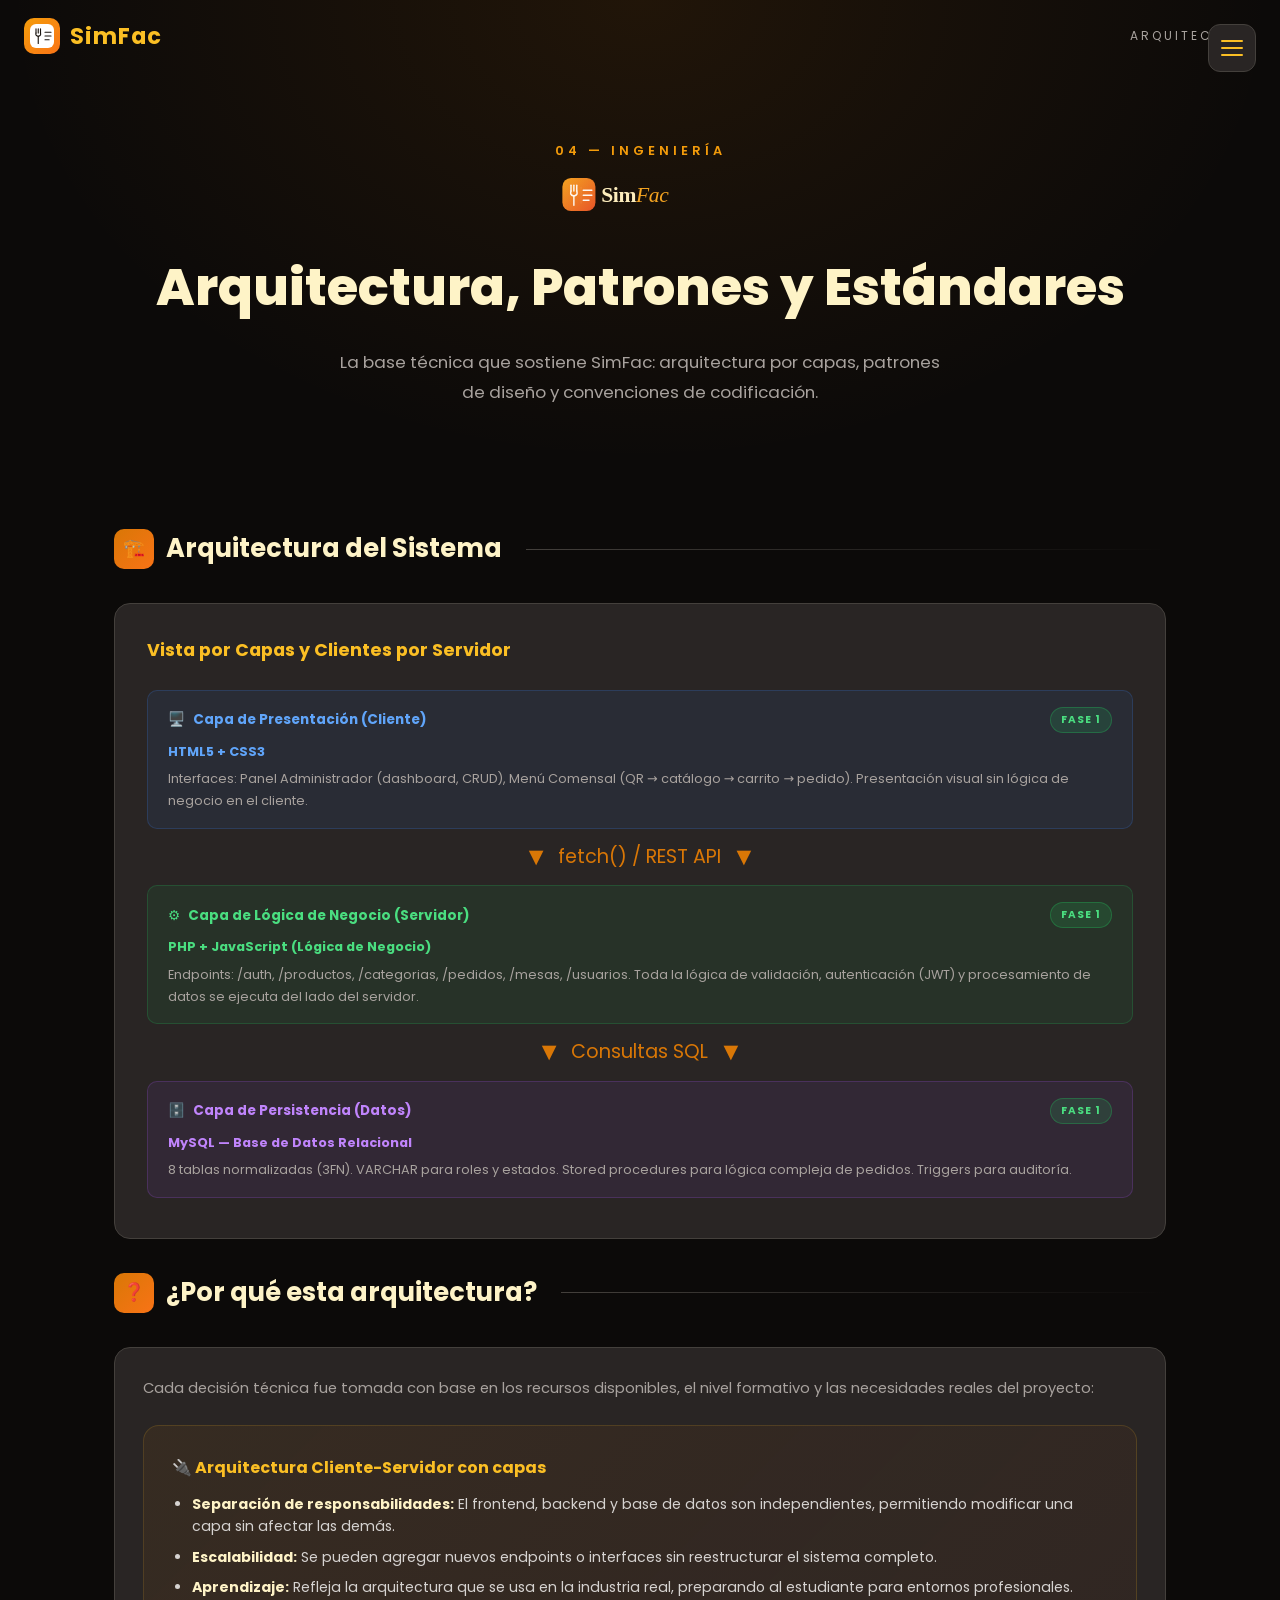
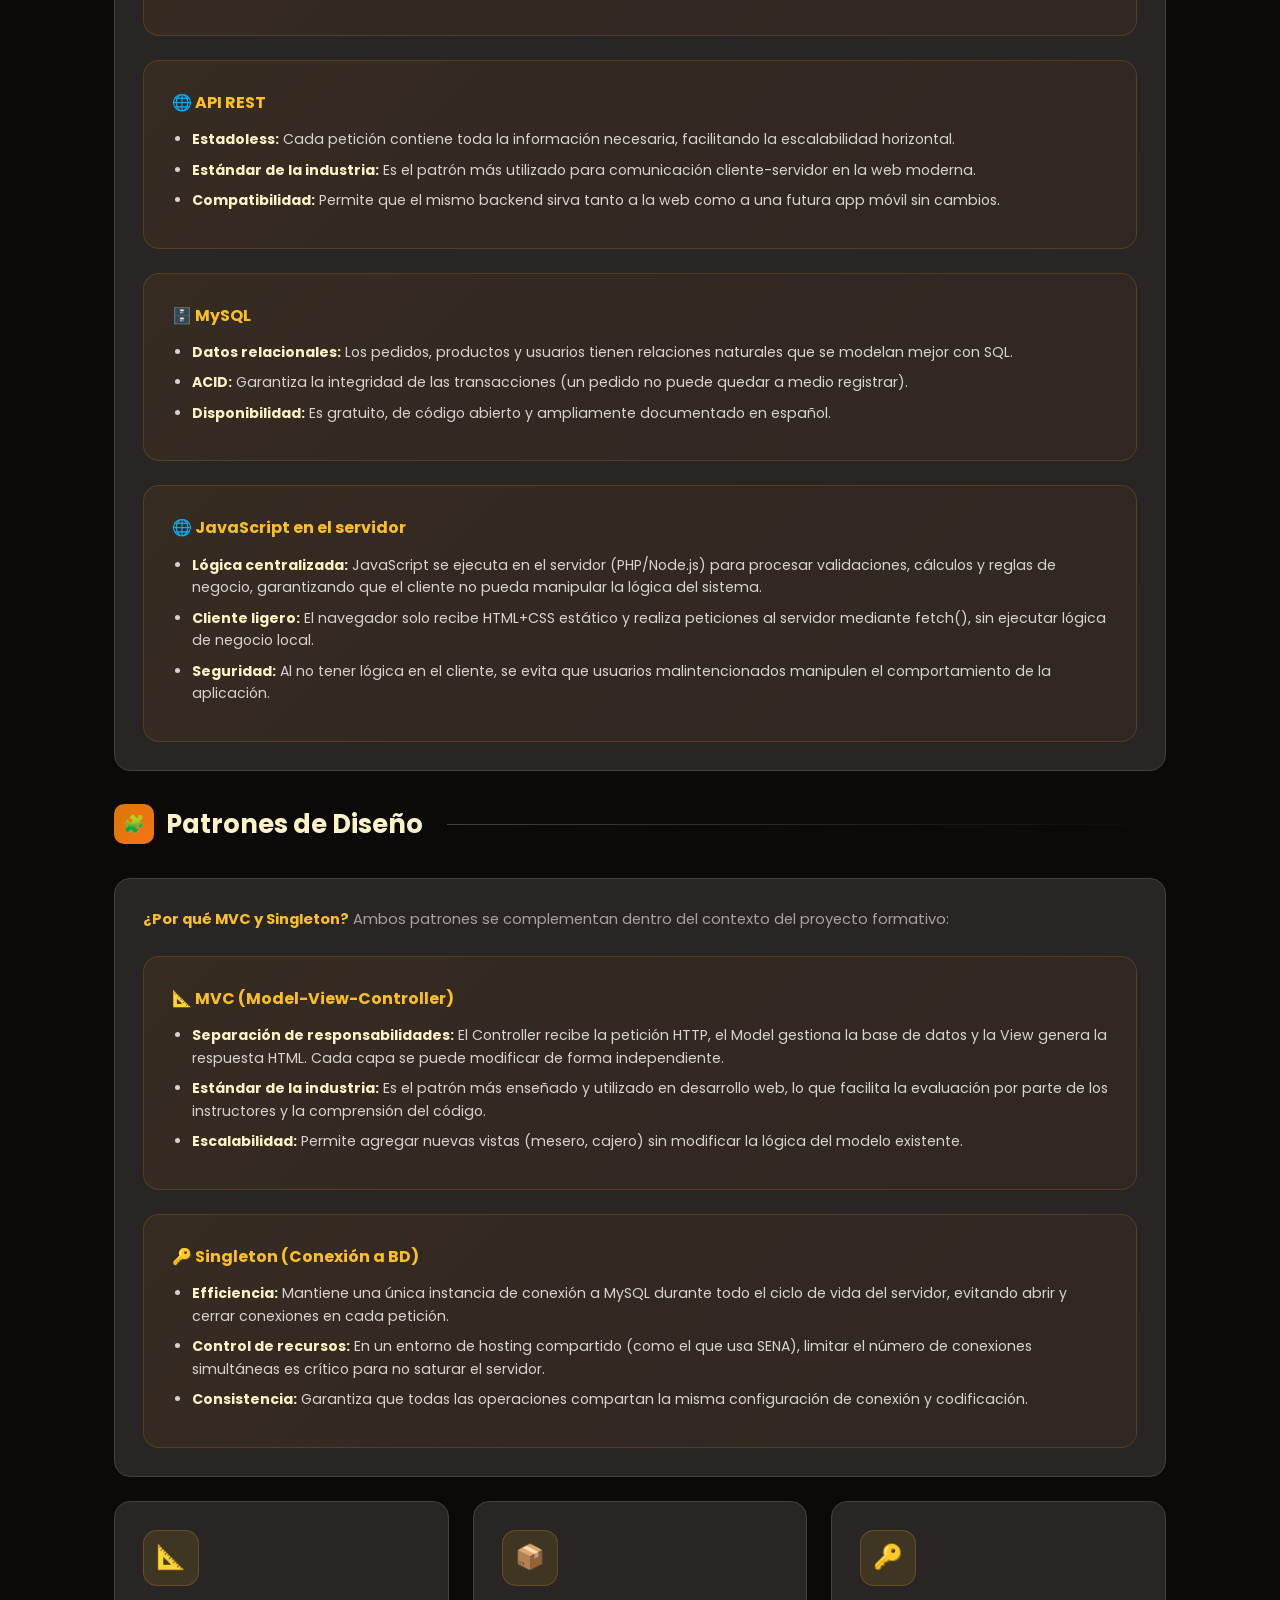
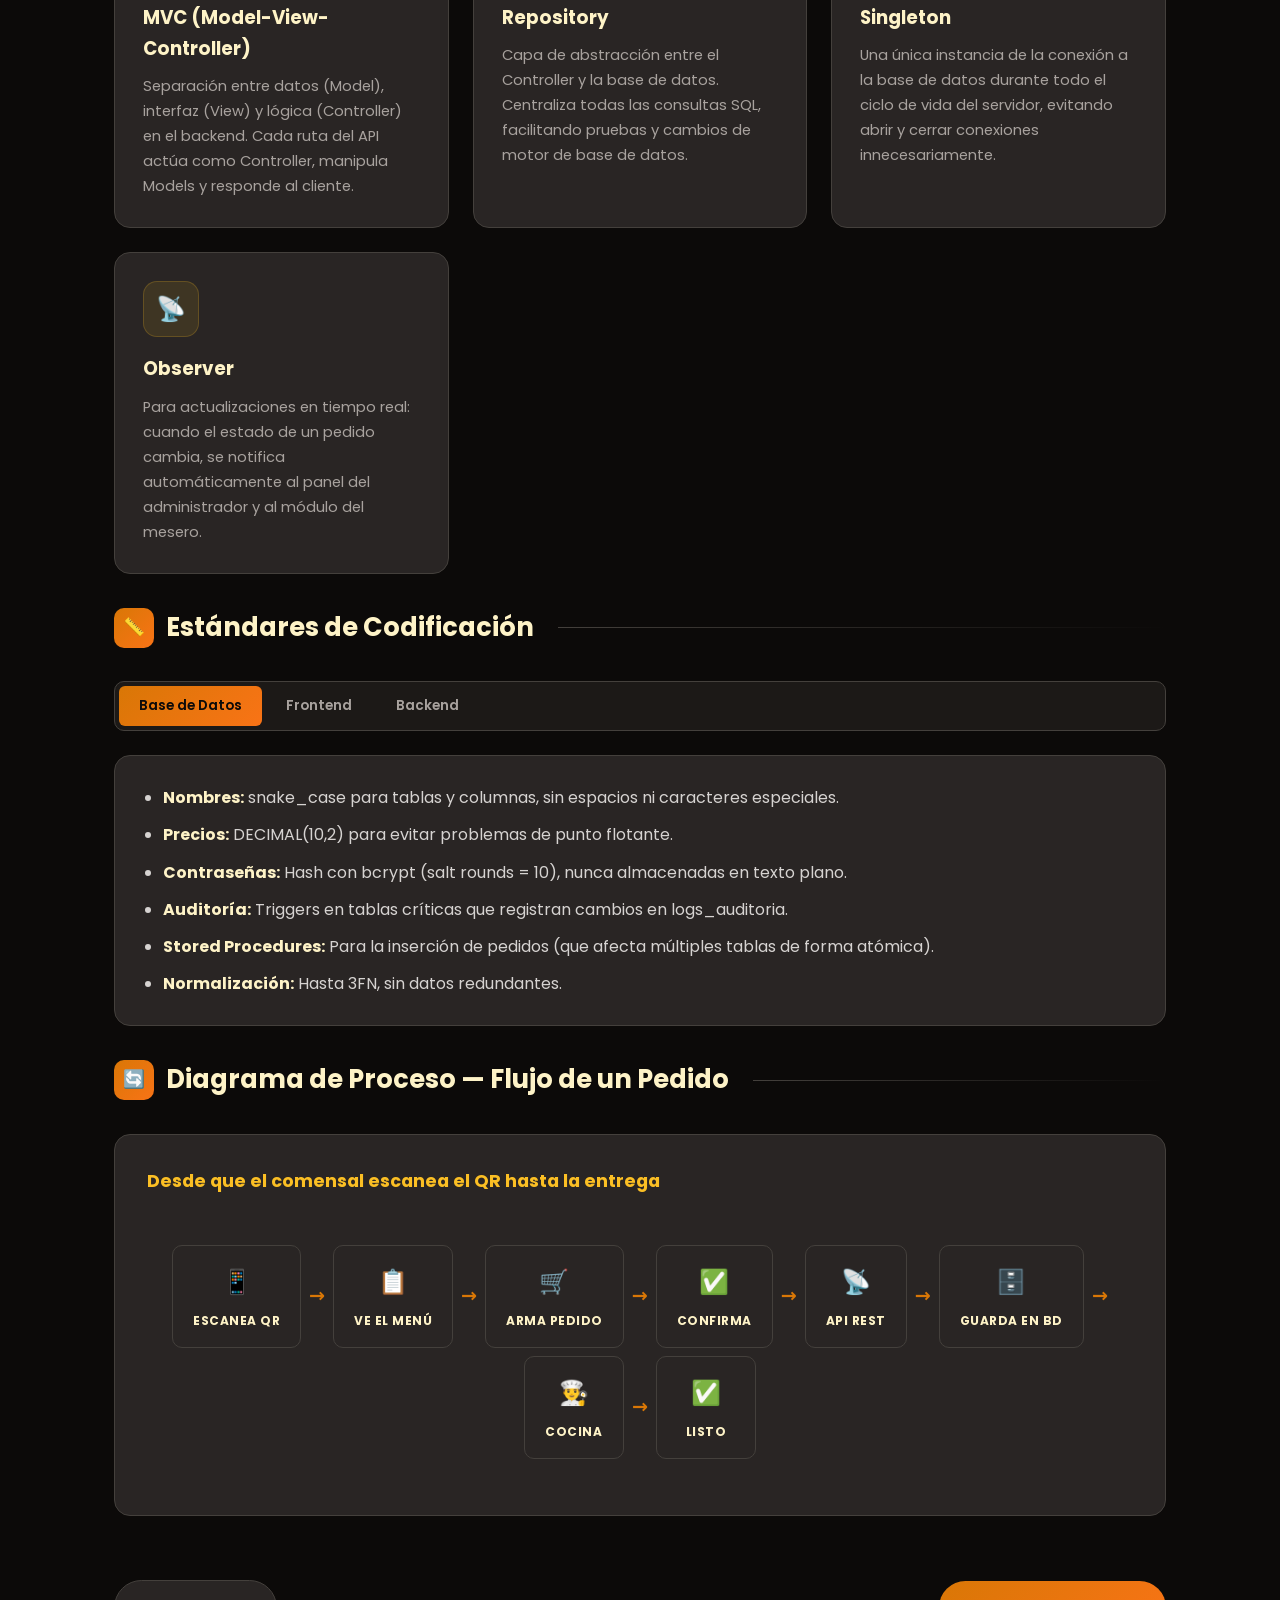
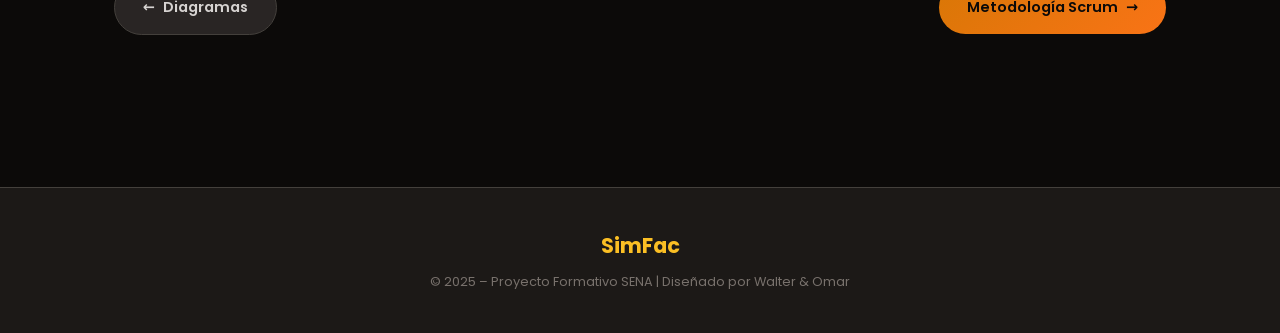
==== arquitectura.html @ 79f94327 "Cambios" ====
<!DOCTYPE html>
<html lang="es">
<head>
  <meta charset="UTF-8">
  <meta name="viewport" content="width=device-width, initial-scale=1.0">
  <title>Arquitectura – SimFac</title>
  <link href="https://fonts.googleapis.com/css2?family=Poppins:wght@300;400;600;700;800&display=swap" rel="stylesheet">
  <link rel="stylesheet" href="Css/Styles.css">
</head>
<body>

  <!-- TOP BAR -->
  <header class="top-bar">
    <a href="index.html" class="brand">
      <div class="brand-icon"><svg width="24" height="24" viewBox="0 0 64 64"><rect width="64" height="64" rx="16" fill="#fff"/><line x1="16" y1="13" x2="16" y2="24" stroke="#1A1510" stroke-width="3" stroke-linecap="round"/><line x1="22" y1="13" x2="22" y2="24" stroke="#1A1510" stroke-width="3" stroke-linecap="round"/><line x1="28" y1="13" x2="28" y2="24" stroke="#1A1510" stroke-width="3" stroke-linecap="round"/><path d="M16,24C15,28,15,32,22,33C29,32,29,28,28,24" fill="none" stroke="#1A1510" stroke-width="3" stroke-linecap="round" stroke-linejoin="round"/><line x1="22" y1="33" x2="22" y2="52" stroke="#1A1510" stroke-width="3" stroke-linecap="round"/><line x1="40" y1="22" x2="56" y2="22" stroke="#1A1510" stroke-width="3" stroke-linecap="round"/><line x1="40" y1="32" x2="56" y2="32" stroke="#1A1510" stroke-width="3" stroke-linecap="round"/><line x1="40" y1="42" x2="51" y2="42" stroke="#1A1510" stroke-width="3" stroke-linecap="round"/></svg></div>
      SimFac
    </a>
    <span class="page-indicator">Arquitectura</span>
  </header>

  <!-- MENU TOGGLE -->
  <button class="menu-toggle" aria-label="Abrir menú">
    <span class="line"></span>
    <span class="line"></span>
    <span class="line"></span>
  </button>

  <!-- FULLSCREEN MENU OVERLAY -->
  <div class="menu-overlay">
    <div class="menu-content">
      <div class="menu-brand">SimFac</div>
      <nav>
        <a href="index.html" class="menu-item">Inicio</a>
        <a href="situacion.html" class="menu-item">Situación Problema</a>
        <a href="objetivos.html" class="menu-item">Objetivos</a>
        <a href="diagramas.html" class="menu-item">Diagramas</a>
        <a href="arquitectura.html" class="menu-item current">Arquitectura</a>
        <a href="scrum.html" class="menu-item">Scrum</a>
        <a href="marca.html" class="menu-item">Marca</a>
        <a href="prototipo.html" class="menu-item">Prototipo</a>
      </nav>
      <div class="menu-footer">
        <p>Sistema de Gestión de Pedidos para Restaurantes</p>
      </div>
    </div>
  </div>

  <!-- PAGE HEADER -->
  <div class="page-header">
    <div class="page-number">04 — Ingeniería</div>
    <svg width="160" height="46" viewBox="0 0 216 64" style="margin-bottom: 12px;"><defs><linearGradient id="lg1" x1="0" y1="0" x2="1" y2="1"><stop offset="0%" stop-color="#F5A623"/><stop offset="100%" stop-color="#E8522A"/></linearGradient></defs><rect width="46" height="46" x="0" y="0" rx="12" fill="url(#lg1)"/><line x1="12" y1="10" x2="12" y2="18" stroke="#fff" stroke-width="2" stroke-linecap="round"/><line x1="16" y1="10" x2="16" y2="18" stroke="#fff" stroke-width="2" stroke-linecap="round"/><line x1="20" y1="10" x2="20" y2="18" stroke="#fff" stroke-width="2" stroke-linecap="round"/><path d="M12,18C11,21.5,11,24,16,25C21,24,21,21.5,20,18" fill="none" stroke="#fff" stroke-width="2" stroke-linecap="round" stroke-linejoin="round"/><line x1="16" y1="25" x2="16" y2="38" stroke="#fff" stroke-width="2" stroke-linecap="round"/><line x1="26" y1="13" x2="26" y2="35" stroke="#fff" stroke-width="0.6" opacity="0.2" stroke-linecap="round"/><line x1="29" y1="17" x2="41" y2="17" stroke="#fff" stroke-width="2" stroke-linecap="round"/><line x1="29" y1="24" x2="41" y2="24" stroke="#fff" stroke-width="2" stroke-linecap="round"/><line x1="29" y1="31" x2="37" y2="31" stroke="#fff" stroke-width="2" stroke-linecap="round"/><text y="33" font-family="Georgia,serif" font-size="30" letter-spacing="-0.5"><tspan x="54" font-weight="700" fill="#fef3c7">Sim</tspan><tspan font-style="italic" font-weight="400" fill="#F5A623">Fac</tspan></text></svg>
    <h1 class="reveal">Arquitectura, Patrones y Estándares</h1>
    <p class="page-desc reveal">La base técnica que sostiene SimFac: arquitectura por capas, patrones de diseño y convenciones de codificación.</p>
  </div>

  <main class="section">

    <!-- ARCHITECTURE DIAGRAM -->
    <div class="section-title reveal">
      <span class="icon">🏗️</span>
      Arquitectura del Sistema
    </div>

    <div class="diagram-container reveal">
      <h3>Vista por Capas y Clientes por Servidor</h3>

      <div class="arch-layer layer-client">
        <h4>
          <span>🖥️</span>
          Capa de Presentación (Cliente)
          <span class="fase-badge fase1" style="margin-left: auto;">Fase 1</span>
        </h4>
        <p><strong style="color: #60a5fa;">HTML5 + CSS3</strong></p>
        <p style="margin-top: 6px;">Interfaces: Panel Administrador (dashboard, CRUD), Menú Comensal (QR → catálogo → carrito → pedido). Presentación visual sin lógica de negocio en el cliente.</p>
      </div>

      <div class="arch-flow">▼ &nbsp; fetch() / REST API &nbsp; ▼</div>

      <div class="arch-layer layer-server">
        <h4>
          <span>⚙️</span>
          Capa de Lógica de Negocio (Servidor)
          <span class="fase-badge fase1" style="margin-left: auto;">Fase 1</span>
        </h4>
        <p><strong style="color: #4ade80;">PHP + JavaScript (Lógica de Negocio)</strong></p>
        <p style="margin-top: 6px;">Endpoints: /auth, /productos, /categorias, /pedidos, /mesas, /usuarios. Toda la lógica de validación, autenticación (JWT) y procesamiento de datos se ejecuta del lado del servidor.</p>
      </div>

      <div class="arch-flow">▼ &nbsp; Consultas SQL &nbsp; ▼</div>

      <div class="arch-layer layer-data">
        <h4>
          <span>🗄️</span>
          Capa de Persistencia (Datos)
          <span class="fase-badge fase1" style="margin-left: auto;">Fase 1</span>
        </h4>
        <p><strong style="color: #c084fc;">MySQL — Base de Datos Relacional</strong></p>
        <p style="margin-top: 6px;">8 tablas normalizadas (3FN). VARCHAR para roles y estados. Stored procedures para lógica compleja de pedidos. Triggers para auditoría.</p>
      </div>
    </div>

    <!-- JUSTIFICATION -->
    <div class="section-title mt-4 reveal">
      <span class="icon">❓</span>
      ¿Por qué esta arquitectura?
    </div>

    <div class="card-dark reveal mb-3">
      <p>Cada decisión técnica fue tomada con base en los recursos disponibles, el nivel formativo y las necesidades reales del proyecto:</p>
      <div class="justification-box mt-3">
        <h4>🔌 Arquitectura Cliente-Servidor con capas</h4>
        <ul>
          <li><strong>Separación de responsabilidades:</strong> El frontend, backend y base de datos son independientes, permitiendo modificar una capa sin afectar las demás.</li>
          <li><strong>Escalabilidad:</strong> Se pueden agregar nuevos endpoints o interfaces sin reestructurar el sistema completo.</li>
          <li><strong>Aprendizaje:</strong> Refleja la arquitectura que se usa en la industria real, preparando al estudiante para entornos profesionales.</li>
        </ul>
      </div>
      <div class="justification-box mt-3">
        <h4>🌐 API REST</h4>
        <ul>
          <li><strong>Estadoless:</strong> Cada petición contiene toda la información necesaria, facilitando la escalabilidad horizontal.</li>
          <li><strong>Estándar de la industria:</strong> Es el patrón más utilizado para comunicación cliente-servidor en la web moderna.</li>
          <li><strong>Compatibilidad:</strong> Permite que el mismo backend sirva tanto a la web como a una futura app móvil sin cambios.</li>
        </ul>
      </div>
      <div class="justification-box mt-3">
        <h4>🗄️ MySQL</h4>
        <ul>
          <li><strong>Datos relacionales:</strong> Los pedidos, productos y usuarios tienen relaciones naturales que se modelan mejor con SQL.</li>
          <li><strong>ACID:</strong> Garantiza la integridad de las transacciones (un pedido no puede quedar a medio registrar).</li>
          <li><strong>Disponibilidad:</strong> Es gratuito, de código abierto y ampliamente documentado en español.</li>
        </ul>
      </div>
      <div class="justification-box mt-3">
        <h4>🌐 JavaScript en el servidor</h4>
        <ul>
          <li><strong>Lógica centralizada:</strong> JavaScript se ejecuta en el servidor (PHP/Node.js) para procesar validaciones, cálculos y reglas de negocio, garantizando que el cliente no pueda manipular la lógica del sistema.</li>
          <li><strong>Cliente ligero:</strong> El navegador solo recibe HTML+CSS estático y realiza peticiones al servidor mediante fetch(), sin ejecutar lógica de negocio local.</li>
          <li><strong>Seguridad:</strong> Al no tener lógica en el cliente, se evita que usuarios malintencionados manipulen el comportamiento de la aplicación.</li>
        </ul>
      </div>
    </div>

    <!-- PATTERNS -->
    <div class="section-title mt-4 reveal">
      <span class="icon">🧩</span>
      Patrones de Diseño
    </div>

    <div class="card-dark reveal mb-3">
      <p style="margin-bottom: 16px;"><strong style="color: var(--amber-400);">¿Por qué MVC y Singleton?</strong> Ambos patrones se complementan dentro del contexto del proyecto formativo:</p>
      <div class="justification-box mt-3">
        <h4>📐 MVC (Model-View-Controller)</h4>
        <ul>
          <li><strong>Separación de responsabilidades:</strong> El Controller recibe la petición HTTP, el Model gestiona la base de datos y la View genera la respuesta HTML. Cada capa se puede modificar de forma independiente.</li>
          <li><strong>Estándar de la industria:</strong> Es el patrón más enseñado y utilizado en desarrollo web, lo que facilita la evaluación por parte de los instructores y la comprensión del código.</li>
          <li><strong>Escalabilidad:</strong> Permite agregar nuevas vistas (mesero, cajero) sin modificar la lógica del modelo existente.</li>
        </ul>
      </div>
      <div class="justification-box mt-3">
        <h4>🔑 Singleton (Conexión a BD)</h4>
        <ul>
          <li><strong>Efficiencia:</strong> Mantiene una única instancia de conexión a MySQL durante todo el ciclo de vida del servidor, evitando abrir y cerrar conexiones en cada petición.</li>
          <li><strong>Control de recursos:</strong> En un entorno de hosting compartido (como el que usa SENA), limitar el número de conexiones simultáneas es crítico para no saturar el servidor.</li>
          <li><strong>Consistencia:</strong> Garantiza que todas las operaciones compartan la misma configuración de conexión y codificación.</li>
        </ul>
      </div>
    </div>

    <div class="card-grid stagger mt-3">
      <div class="card-dark reveal">
        <div class="card-icon">📐</div>
        <h3>MVC (Model-View-Controller)</h3>
        <p>Separación entre datos (Model), interfaz (View) y lógica (Controller) en el backend. Cada ruta del API actúa como Controller, manipula Models y responde al cliente.</p>
      </div>
      <div class="card-dark reveal">
        <div class="card-icon">📦</div>
        <h3>Repository</h3>
        <p>Capa de abstracción entre el Controller y la base de datos. Centraliza todas las consultas SQL, facilitando pruebas y cambios de motor de base de datos.</p>
      </div>
      <div class="card-dark reveal">
        <div class="card-icon">🔑</div>
        <h3>Singleton</h3>
        <p>Una única instancia de la conexión a la base de datos durante todo el ciclo de vida del servidor, evitando abrir y cerrar conexiones innecesariamente.</p>
      </div>
      <div class="card-dark reveal">
        <div class="card-icon">📡</div>
        <h3>Observer</h3>
        <p>Para actualizaciones en tiempo real: cuando el estado de un pedido cambia, se notifica automáticamente al panel del administrador y al módulo del mesero.</p>
      </div>
    </div>

    <!-- ESTANDARES -->
    <div class="section-title mt-4 reveal">
      <span class="icon">📏</span>
      Estándares de Codificación
    </div>

    <div class="tabs-container reveal">
      <div class="tabs">
        <button class="tab-btn active" data-tab="tab-db">Base de Datos</button>
        <button class="tab-btn" data-tab="tab-frontend">Frontend</button>
        <button class="tab-btn" data-tab="tab-backend">Backend</button>
      </div>

      <div id="tab-db" class="tab-content active">
        <div class="card-dark">
          <ul style="padding-left: 20px;">
            <li style="margin-bottom: 10px;"><strong style="color: var(--text-primary);">Nombres:</strong> snake_case para tablas y columnas, sin espacios ni caracteres especiales.</li>
            <li style="margin-bottom: 10px;"><strong style="color: var(--text-primary);">Precios:</strong> DECIMAL(10,2) para evitar problemas de punto flotante.</li>
            <li style="margin-bottom: 10px;"><strong style="color: var(--text-primary);">Contraseñas:</strong> Hash con bcrypt (salt rounds = 10), nunca almacenadas en texto plano.</li>
            <li style="margin-bottom: 10px;"><strong style="color: var(--text-primary);">Auditoría:</strong> Triggers en tablas críticas que registran cambios en logs_auditoria.</li>
            <li style="margin-bottom: 10px;"><strong style="color: var(--text-primary);">Stored Procedures:</strong> Para la inserción de pedidos (que afecta múltiples tablas de forma atómica).</li>
            <li><strong style="color: var(--text-primary);">Normalización:</strong> Hasta 3FN, sin datos redundantes.</li>
          </ul>
        </div>
      </div>

      <div id="tab-frontend" class="tab-content">
        <div class="card-dark">
          <ul style="padding-left: 20px;">
            <li style="margin-bottom: 10px;"><strong style="color: var(--text-primary);">JavaScript:</strong> ES6+, camelCase para variables y funciones.</li>
            <li style="margin-bottom: 10px;"><strong style="color: var(--text-primary);">HTML:</strong> Semántico (header, main, section, nav, footer).</li>
            <li style="margin-bottom: 10px;"><strong style="color: var(--text-primary);">CSS:</strong> Variables CSS para el sistema de diseño, Flexbox y Grid para layouts.</li>
            <li style="margin-bottom: 10px;"><strong style="color: var(--text-primary);">Responsivo:</strong> Mobile-first, probado en 320px, 768px y 1440px.</li>
            <li style="margin-bottom: 10px;"><strong style="color: var(--text-primary);">Fetch:</strong> Todas las peticiones al API con manejo de errores (try/catch) y feedback visual.</li>
            <li><strong style="color: var(--text-primary);">Accesibilidad:</strong> Labels en formularios, alt en imágenes, contraste WCAG AA.</li>
          </ul>
        </div>
      </div>

      <div id="tab-backend" class="tab-content">
        <div class="card-dark">
          <ul style="padding-left: 20px;">
            <li style="margin-bottom: 10px;"><strong style="color: var(--text-primary);">Lenguaje:</strong> JavaScript (Node.js/Express) o PHP — según disponibilidad del servidor.</li>
            <li style="margin-bottom: 10px;"><strong style="color: var(--text-primary);">Endpoints:</strong> Nombres en plural y snake_case (/api/ordenes, /api/categorias_productos).</li>
            <li style="margin-bottom: 10px;"><strong style="color: var(--text-primary);">Códigos HTTP:</strong> Uso correcto (200, 201, 400, 401, 404, 500).</li>
            <li style="margin-bottom: 10px;"><strong style="color: var(--text-primary);">Autenticación:</strong> JWT con expiración de 8 horas para la sesión del administrador.</li>
            <li style="margin-bottom: 10px;"><strong style="color: var(--text-primary);">Validación:</strong> Sanitización de inputs en servidor, nunca confiar en la validación del cliente.</li>
            <li><strong style="color: var(--text-primary);">CORS:</strong> Configurado para permitir solo el dominio del frontend.</li>
          </ul>
        </div>
      </div>
    </div>

    <!-- PROCESS DIAGRAM -->
    <div class="section-title mt-4 reveal">
      <span class="icon">🔄</span>
      Diagrama de Proceso — Flujo de un Pedido
    </div>

    <div class="diagram-container reveal">
      <h3>Desde que el comensal escanea el QR hasta la entrega</h3>
      <div class="process-flow">
        <div class="process-step">
          <div class="step-icon">📱</div>
          <div class="step-label">Escanea QR</div>
        </div>
        <div class="process-arrow">→</div>
        <div class="process-step">
          <div class="step-icon">📋</div>
          <div class="step-label">Ve el Menú</div>
        </div>
        <div class="process-arrow">→</div>
        <div class="process-step">
          <div class="step-icon">🛒</div>
          <div class="step-label">Arma Pedido</div>
        </div>
        <div class="process-arrow">→</div>
        <div class="process-step">
          <div class="step-icon">✅</div>
          <div class="step-label">Confirma</div>
        </div>
        <div class="process-arrow">→</div>
        <div class="process-step">
          <div class="step-icon">📡</div>
          <div class="step-label">API REST</div>
        </div>
        <div class="process-arrow">→</div>
        <div class="process-step">
          <div class="step-icon">🗄️</div>
          <div class="step-label">Guarda en BD</div>
        </div>
        <div class="process-arrow">→</div>
        <div class="process-step">
          <div class="step-icon">👨‍🍳</div>
          <div class="step-label">Cocina</div>
        </div>
        <div class="process-arrow">→</div>
        <div class="process-step">
          <div class="step-icon">✅</div>
          <div class="step-label">Listo</div>
        </div>
      </div>
    </div>

    <!-- NAV BUTTONS -->
    <div class="nav-buttons">
      <a href="diagramas.html" class="nav-btn prev">
        <span>←</span>
        Diagramas
      </a>
      <a href="scrum.html" class="nav-btn next">
        Metodología Scrum
        <span>→</span>
      </a>
    </div>
  </main>

  <!-- FOOTER -->
  <footer class="footer">
    <div class="footer-brand">SimFac</div>
    <p>© 2025 – Proyecto Formativo SENA | Diseñado por Walter & Omar</p>
  </footer>

  <script src="Js/script.js"></script>
</body>
</html>
---- Css/Styles.css ----
/* ============================================
   SIMFAC - Presentación Expositoria
   Paleta Dark Amber / Terra
   ============================================ */

/* === VARIABLES === */
:root {
  --bg-deep: #0c0a09;
  --bg-primary: #1c1917;
  --bg-card: #292524;
  --bg-card-hover: #3a3330;
  --bg-elevated: #1c1917;

  --amber-300: #fcd34d;
  --amber-400: #fbbf24;
  --amber-500: #f59e0b;
  --amber-600: #d97706;
  --amber-700: #b45309;
  --amber-800: #92400e;
  --amber-900: #78350f;

  --terra-400: #fb923c;
  --terra-500: #f97316;
  --terra-600: #ea580c;

  --text-primary: #fef3c7;
  --text-secondary: #d6d3d1;
  --text-muted: #a8a29e;
  --text-dark: #78716c;

  --border: #44403c;
  --border-light: #57534e;

  --glow-amber: rgba(251, 191, 36, 0.15);
  --glow-terra: rgba(234, 88, 12, 0.15);
  --glow-strong: rgba(251, 191, 36, 0.4);

  --radius: 16px;
  --radius-sm: 10px;
  --radius-xs: 6px;

  --transition: 0.3s cubic-bezier(0.4, 0, 0.2, 1);
  --transition-slow: 0.6s cubic-bezier(0.4, 0, 0.2, 1);

  --font: 'Poppins', 'Segoe UI', system-ui, sans-serif;
}

/* === RESET & BASE === */
*,
*::before,
*::after {
  margin: 0;
  padding: 0;
  box-sizing: border-box;
}

html {
  scroll-behavior: smooth;
}

body {
  font-family: var(--font);
  background-color: var(--bg-deep);
  color: var(--text-secondary);
  line-height: 1.7;
  overflow-x: hidden;
  -webkit-font-smoothing: antialiased;
}

a {
  text-decoration: none;
  color: inherit;
}

img {
  max-width: 100%;
}

/* === SCROLLBAR === */
::-webkit-scrollbar {
  width: 8px;
}
::-webkit-scrollbar-track {
  background: var(--bg-deep);
}
::-webkit-scrollbar-thumb {
  background: var(--amber-700);
  border-radius: 4px;
}
::-webkit-scrollbar-thumb:hover {
  background: var(--amber-600);
}

/* === ANIMATIONS KEYFRAMES === */
@keyframes fadeInUp {
  from { opacity: 0; transform: translateY(40px); }
  to { opacity: 1; transform: translateY(0); }
}

@keyframes fadeInDown {
  from { opacity: 0; transform: translateY(-30px); }
  to { opacity: 1; transform: translateY(0); }
}

@keyframes fadeInLeft {
  from { opacity: 0; transform: translateX(-40px); }
  to { opacity: 1; transform: translateX(0); }
}

@keyframes fadeInRight {
  from { opacity: 0; transform: translateX(40px); }
  to { opacity: 1; transform: translateX(0); }
}

@keyframes scaleIn {
  from { opacity: 0; transform: scale(0.85); }
  to { opacity: 1; transform: scale(1); }
}

@keyframes float {
  0%, 100% { transform: translateY(0); }
  50% { transform: translateY(-10px); }
}

@keyframes pulseGlow {
  0%, 100% { box-shadow: 0 0 20px var(--glow-amber); }
  50% { box-shadow: 0 0 40px var(--glow-strong); }
}

@keyframes shimmer {
  0% { background-position: -200% center; }
  100% { background-position: 200% center; }
}

@keyframes drawLine {
  from { stroke-dashoffset: 1000; }
  to { stroke-dashoffset: 0; }
}

@keyframes typewriter {
  from { width: 0; }
  to { width: 100%; }
}

@keyframes blink {
  50% { border-color: transparent; }
}

@keyframes rotateIn {
  from { opacity: 0; transform: rotate(-10deg) scale(0.9); }
  to { opacity: 1; transform: rotate(0) scale(1); }
}

@keyframes slideMenuIn {
  from { opacity: 0; transform: translateX(60px); }
  to { opacity: 1; transform: translateX(0); }
}

@keyframes menuLine1 {
  0%, 50% { transform: translateY(0) rotate(0); }
  25% { transform: translateY(8px) rotate(0); }
  75%, 100% { transform: translateY(8px) rotate(45deg); }
}

@keyframes menuLine2 {
  0%, 25% { opacity: 1; }
  50%, 100% { opacity: 0; }
}

@keyframes menuLine3 {
  0%, 50% { transform: translateY(0) rotate(0); }
  25% { transform: translateY(-8px) rotate(0); }
  75%, 100% { transform: translateY(-8px) rotate(-45deg); }
}

/* === SCROLL REVEAL === */
.reveal {
  opacity: 0;
  transform: translateY(40px);
  transition: opacity 0.8s ease, transform 0.8s ease;
}

.reveal.revealed {
  opacity: 1;
  transform: translateY(0);
}

.reveal-left {
  opacity: 0;
  transform: translateX(-50px);
  transition: opacity 0.8s ease, transform 0.8s ease;
}

.reveal-left.revealed {
  opacity: 1;
  transform: translateX(0);
}

.reveal-right {
  opacity: 0;
  transform: translateX(50px);
  transition: opacity 0.8s ease, transform 0.8s ease;
}

.reveal-right.revealed {
  opacity: 1;
  transform: translateX(0);
}

.reveal-scale {
  opacity: 0;
  transform: scale(0.85);
  transition: opacity 0.8s ease, transform 0.8s ease;
}

.reveal-scale.revealed {
  opacity: 1;
  transform: scale(1);
}

/* Stagger delays for children */
.stagger > *:nth-child(1) { transition-delay: 0.05s; }
.stagger > *:nth-child(2) { transition-delay: 0.1s; }
.stagger > *:nth-child(3) { transition-delay: 0.15s; }
.stagger > *:nth-child(4) { transition-delay: 0.2s; }
.stagger > *:nth-child(5) { transition-delay: 0.25s; }
.stagger > *:nth-child(6) { transition-delay: 0.3s; }
.stagger > *:nth-child(7) { transition-delay: 0.35s; }
.stagger > *:nth-child(8) { transition-delay: 0.4s; }
.stagger > *:nth-child(9) { transition-delay: 0.45s; }
.stagger > *:nth-child(10) { transition-delay: 0.5s; }

/* === MENU TOGGLE (HAMBURGER) === */
.menu-toggle {
  position: fixed;
  top: 24px;
  right: 24px;
  z-index: 1001;
  width: 48px;
  height: 48px;
  background: var(--bg-card);
  border: 1px solid var(--border);
  border-radius: 12px;
  cursor: pointer;
  display: flex;
  flex-direction: column;
  align-items: center;
  justify-content: center;
  gap: 5px;
  transition: var(--transition);
  backdrop-filter: blur(10px);
}

.menu-toggle:hover {
  border-color: var(--amber-500);
  box-shadow: 0 0 20px var(--glow-amber);
}

.menu-toggle .line {
  width: 22px;
  height: 2px;
  background: var(--amber-400);
  border-radius: 2px;
  transition: var(--transition);
  transform-origin: center;
}

.menu-toggle.active .line:nth-child(1) {
  transform: translateY(7px) rotate(45deg);
}

.menu-toggle.active .line:nth-child(2) {
  opacity: 0;
  transform: scaleX(0);
}

.menu-toggle.active .line:nth-child(3) {
  transform: translateY(-7px) rotate(-45deg);
}

/* === FULLSCREEN MENU OVERLAY === */
.menu-overlay {
  position: fixed;
  top: 0;
  left: 0;
  width: 100%;
  height: 100%;
  background: rgba(12, 10, 9, 0.97);
  backdrop-filter: blur(20px);
  z-index: 1000;
  display: flex;
  align-items: center;
  justify-content: center;
  opacity: 0;
  visibility: hidden;
  transition: opacity 0.5s ease, visibility 0.5s ease;
}

.menu-overlay.active {
  opacity: 1;
  visibility: visible;
}

.menu-overlay .menu-content {
  text-align: center;
}

.menu-overlay .menu-brand {
  font-size: 2.5rem;
  font-weight: 700;
  color: var(--amber-400);
  margin-bottom: 48px;
  letter-spacing: 2px;
  animation: fadeInUp 0.6s ease forwards;
}

.menu-overlay nav {
  display: flex;
  flex-direction: column;
  gap: 8px;
}

.menu-overlay .menu-item {
  font-size: 2rem;
  font-weight: 600;
  color: var(--text-muted);
  padding: 12px 40px;
  border-radius: 12px;
  transition: all 0.3s ease;
  position: relative;
  display: inline-block;
  opacity: 0;
  transform: translateY(20px);
}

.menu-overlay.active .menu-item {
  opacity: 1;
  transform: translateY(0);
}

.menu-overlay.active .menu-item:nth-child(1) { transition-delay: 0.1s; }
.menu-overlay.active .menu-item:nth-child(2) { transition-delay: 0.15s; }
.menu-overlay.active .menu-item:nth-child(3) { transition-delay: 0.2s; }
.menu-overlay.active .menu-item:nth-child(4) { transition-delay: 0.25s; }
.menu-overlay.active .menu-item:nth-child(5) { transition-delay: 0.3s; }
.menu-overlay.active .menu-item:nth-child(6) { transition-delay: 0.35s; }
.menu-overlay.active .menu-item:nth-child(7) { transition-delay: 0.4s; }
.menu-overlay.active .menu-item:nth-child(8) { transition-delay: 0.45s; }

.menu-overlay .menu-item:hover {
  color: var(--amber-400);
  background: rgba(251, 191, 36, 0.08);
  transform: translateX(10px);
}

.menu-overlay .menu-item.current {
  color: var(--amber-400);
}

.menu-overlay .menu-item.current::after {
  content: '';
  position: absolute;
  left: 10px;
  top: 50%;
  transform: translateY(-50%);
  width: 4px;
  height: 24px;
  background: var(--amber-500);
  border-radius: 2px;
}

.menu-overlay .menu-footer {
  margin-top: 48px;
  opacity: 0;
  transition: opacity 0.5s ease 0.5s;
}

.menu-overlay.active .menu-footer {
  opacity: 1;
}

.menu-overlay .menu-footer p {
  color: var(--text-dark);
  font-size: 0.85rem;
}

/* === TOP BAR (minimal) === */
.top-bar {
  position: fixed;
  top: 0;
  left: 0;
  width: 100%;
  height: 72px;
  display: flex;
  align-items: center;
  justify-content: space-between;
  padding: 0 24px;
  z-index: 999;
  transition: background 0.3s ease, box-shadow 0.3s ease;
}

.top-bar.scrolled {
  background: rgba(12, 10, 9, 0.9);
  backdrop-filter: blur(12px);
  box-shadow: 0 1px 0 var(--border);
}

.top-bar .brand {
  font-size: 1.4rem;
  font-weight: 700;
  color: var(--amber-400);
  letter-spacing: 1px;
  display: flex;
  align-items: center;
  gap: 10px;
}

.top-bar .brand-icon {
  width: 36px;
  height: 36px;
  background: linear-gradient(135deg, var(--amber-500), var(--terra-500));
  border-radius: 10px;
  display: flex;
  align-items: center;
  justify-content: center;
  font-weight: 800;
  font-size: 0.9rem;
  color: var(--bg-deep);
}

.top-bar .page-indicator {
  font-size: 0.75rem;
  color: var(--text-muted);
  text-transform: uppercase;
  letter-spacing: 3px;
}

/* === HERO SECTION === */
.hero {
  min-height: 100vh;
  display: flex;
  align-items: center;
  justify-content: center;
  text-align: center;
  position: relative;
  overflow: hidden;
  padding: 120px 24px 80px;
}

.hero::before {
  content: '';
  position: absolute;
  top: -50%;
  left: -50%;
  width: 200%;
  height: 200%;
  background: radial-gradient(ellipse at 30% 50%, rgba(217, 119, 6, 0.12) 0%, transparent 50%),
              radial-gradient(ellipse at 70% 80%, rgba(234, 88, 12, 0.08) 0%, transparent 50%);
  animation: float 8s ease-in-out infinite;
  pointer-events: none;
}

.hero::after {
  content: '';
  position: absolute;
  bottom: 0;
  left: 0;
  width: 100%;
  height: 200px;
  background: linear-gradient(to top, var(--bg-deep), transparent);
  pointer-events: none;
}

.hero-content {
  position: relative;
  z-index: 2;
  max-width: 800px;
}

.hero-badge {
  display: inline-flex;
  align-items: center;
  gap: 8px;
  padding: 8px 20px;
  background: rgba(251, 191, 36, 0.1);
  border: 1px solid rgba(251, 191, 36, 0.2);
  border-radius: 50px;
  color: var(--amber-400);
  font-size: 0.85rem;
  font-weight: 500;
  margin-bottom: 32px;
  animation: fadeInDown 0.8s ease forwards;
}

.hero-badge .dot {
  width: 8px;
  height: 8px;
  background: var(--amber-400);
  border-radius: 50%;
  animation: pulseGlow 2s ease-in-out infinite;
  box-shadow: 0 0 10px var(--glow-strong);
}

.hero h1 {
  font-size: clamp(3rem, 8vw, 5.5rem);
  font-weight: 800;
  color: var(--text-primary);
  line-height: 1.1;
  margin-bottom: 8px;
  animation: fadeInUp 0.8s ease 0.2s both;
}

.hero h1 .gradient-text {
  background: linear-gradient(135deg, var(--amber-400), var(--terra-500), var(--amber-600));
  background-size: 200% auto;
  -webkit-background-clip: text;
  -webkit-text-fill-color: transparent;
  background-clip: text;
  animation: shimmer 3s linear infinite;
}

.hero .subtitle {
  font-size: 1.2rem;
  color: var(--text-muted);
  font-weight: 300;
  margin-bottom: 40px;
  animation: fadeInUp 0.8s ease 0.4s both;
}

.hero .hook {
  font-size: clamp(1.1rem, 2.5vw, 1.5rem);
  color: var(--text-primary);
  font-weight: 400;
  font-style: italic;
  margin-bottom: 48px;
  padding: 0 20px;
  border-left: 3px solid var(--amber-500);
  display: inline-block;
  text-align: left;
  animation: fadeInUp 0.8s ease 0.5s both;
}

.hero-cta {
  display: inline-flex;
  align-items: center;
  gap: 12px;
  padding: 16px 36px;
  background: linear-gradient(135deg, var(--amber-600), var(--terra-500));
  color: var(--bg-deep);
  font-weight: 700;
  font-size: 1.05rem;
  border-radius: 50px;
  transition: all 0.3s ease;
  animation: fadeInUp 0.8s ease 0.6s both;
  box-shadow: 0 4px 20px rgba(217, 119, 6, 0.3);
}

.hero-cta:hover {
  transform: translateY(-3px);
  box-shadow: 0 8px 30px rgba(217, 119, 6, 0.5);
  color: var(--bg-deep);
}

.hero-cta .arrow {
  transition: transform 0.3s ease;
}

.hero-cta:hover .arrow {
  transform: translateX(4px);
}

/* === PAGE HEADER (for inner pages) === */
.page-header {
  padding: 140px 24px 60px;
  text-align: center;
  position: relative;
  overflow: hidden;
}

.page-header::before {
  content: '';
  position: absolute;
  top: 0;
  left: 0;
  width: 100%;
  height: 100%;
  background: radial-gradient(ellipse at 50% 0%, rgba(217, 119, 6, 0.1) 0%, transparent 70%);
  pointer-events: none;
}

.page-header .page-number {
  font-size: 0.8rem;
  color: var(--amber-500);
  letter-spacing: 4px;
  text-transform: uppercase;
  margin-bottom: 16px;
  font-weight: 600;
}

.page-header h1 {
  font-size: clamp(2rem, 5vw, 3.2rem);
  font-weight: 800;
  color: var(--text-primary);
  margin-bottom: 16px;
  position: relative;
}

.page-header .page-desc {
  font-size: 1.05rem;
  color: var(--text-muted);
  max-width: 600px;
  margin: 0 auto;
  line-height: 1.8;
}

/* === SECTION === */
.section {
  padding: 60px 24px;
  max-width: 1100px;
  margin: 0 auto;
}

.section-title {
  font-size: 1.6rem;
  font-weight: 700;
  color: var(--text-primary);
  margin-bottom: 32px;
  display: flex;
  align-items: center;
  gap: 12px;
}

.section-title .icon {
  width: 40px;
  height: 40px;
  background: linear-gradient(135deg, var(--amber-600), var(--terra-500));
  border-radius: 10px;
  display: flex;
  align-items: center;
  justify-content: center;
  font-size: 1.1rem;
  flex-shrink: 0;
}

.section-title::after {
  content: '';
  flex: 1;
  height: 1px;
  background: linear-gradient(to right, var(--border), transparent);
  margin-left: 12px;
}

/* === CARDS === */
.card-dark {
  background: var(--bg-card);
  border: 1px solid var(--border);
  border-radius: var(--radius);
  padding: 28px;
  transition: all var(--transition);
  position: relative;
  overflow: hidden;
}

.card-dark::before {
  content: '';
  position: absolute;
  top: 0;
  left: 0;
  right: 0;
  height: 2px;
  background: linear-gradient(to right, var(--amber-500), var(--terra-500));
  opacity: 0;
  transition: opacity var(--transition);
}

.card-dark:hover {
  border-color: var(--amber-700);
  transform: translateY(-4px);
  box-shadow: 0 12px 40px rgba(0, 0, 0, 0.3), 0 0 20px var(--glow-amber);
}

.card-dark:hover::before {
  opacity: 1;
}

.card-grid {
  display: grid;
  grid-template-columns: repeat(auto-fit, minmax(280px, 1fr));
  gap: 24px;
}

.card-icon {
  width: 56px;
  height: 56px;
  background: rgba(251, 191, 36, 0.1);
  border: 1px solid rgba(251, 191, 36, 0.2);
  border-radius: 14px;
  display: flex;
  align-items: center;
  justify-content: center;
  font-size: 1.5rem;
  margin-bottom: 16px;
}

.card-dark h3 {
  font-size: 1.15rem;
  font-weight: 700;
  color: var(--text-primary);
  margin-bottom: 10px;
}

.card-dark p {
  color: var(--text-muted);
  font-size: 0.92rem;
  line-height: 1.7;
}

/* === HIGHLIGHT CARD (like the research question) === */
.highlight-card {
  background: linear-gradient(135deg, rgba(217, 119, 6, 0.15), rgba(234, 88, 12, 0.08));
  border: 1px solid rgba(251, 191, 36, 0.25);
  border-radius: var(--radius);
  padding: 40px;
  text-align: center;
  position: relative;
}

.highlight-card h2 {
  font-size: 1.3rem;
  font-weight: 700;
  color: var(--amber-400);
  margin-bottom: 20px;
  letter-spacing: 1px;
  text-transform: uppercase;
}

.highlight-card p {
  font-size: 1.15rem;
  color: var(--text-primary);
  line-height: 1.8;
  font-weight: 300;
}

/* === OBJECTIVE CARD (general) === */
.objective-general {
  background: linear-gradient(135deg, var(--amber-700), var(--terra-500));
  border-radius: var(--radius);
  padding: 36px;
  color: var(--bg-deep);
  position: relative;
  overflow: hidden;
}

.objective-general::after {
  content: 'OBJETIVO GENERAL';
  position: absolute;
  top: -10px;
  right: -10px;
  font-size: 5rem;
  font-weight: 900;
  color: rgba(0, 0, 0, 0.06);
  letter-spacing: 5px;
}

.objective-general h3 {
  font-size: 1.2rem;
  font-weight: 700;
  margin-bottom: 12px;
}

.objective-general p {
  font-size: 1rem;
  line-height: 1.8;
  opacity: 0.95;
}

/* === SPECIFIC OBJECTIVES LIST === */
.objective-list {
  list-style: none;
  display: flex;
  flex-direction: column;
  gap: 16px;
}

.objective-list li {
  background: var(--bg-card);
  border: 1px solid var(--border);
  border-left: 4px solid var(--amber-500);
  border-radius: var(--radius-sm);
  padding: 20px 24px;
  display: flex;
  gap: 16px;
  align-items: flex-start;
  transition: all var(--transition);
}

.objective-list li:hover {
  border-left-color: var(--terra-500);
  background: var(--bg-card-hover);
  transform: translateX(4px);
}

.objective-list .obj-number {
  width: 36px;
  height: 36px;
  min-width: 36px;
  background: linear-gradient(135deg, var(--amber-600), var(--terra-500));
  border-radius: 50%;
  display: flex;
  align-items: center;
  justify-content: center;
  font-weight: 800;
  font-size: 0.9rem;
  color: var(--bg-deep);
}

.objective-list .obj-content h4 {
  font-size: 1rem;
  font-weight: 700;
  color: var(--text-primary);
  margin-bottom: 4px;
}

.objective-list .obj-content p {
  font-size: 0.9rem;
  color: var(--text-muted);
  line-height: 1.6;
}

/* === DIAGRAM CONTAINERS === */
.diagram-container {
  background: var(--bg-card);
  border: 1px solid var(--border);
  border-radius: var(--radius);
  padding: 32px;
  overflow-x: auto;
  margin-bottom: 32px;
}

.diagram-container h3 {
  font-size: 1.1rem;
  font-weight: 700;
  color: var(--amber-400);
  margin-bottom: 24px;
  display: flex;
  align-items: center;
  gap: 10px;
}

/* === DATABASE TABLE STYLING === */
.db-table {
  background: var(--bg-primary);
  border: 1px solid var(--border);
  border-radius: var(--radius-sm);
  overflow: hidden;
  display: inline-block;
  min-width: 280px;
  margin: 10px;
  vertical-align: top;
  transition: all var(--transition);
}

.db-table:hover {
  border-color: var(--amber-600);
  box-shadow: 0 4px 20px var(--glow-amber);
  transform: translateY(-2px);
}

.db-table-header {
  background: linear-gradient(135deg, var(--amber-700), var(--terra-600));
  padding: 12px 16px;
  font-weight: 700;
  font-size: 0.9rem;
  color: white;
  display: flex;
  align-items: center;
  gap: 8px;
}

.db-table-header .table-icon {
  font-size: 1rem;
}

.db-table-row {
  padding: 8px 16px;
  border-bottom: 1px solid var(--border);
  display: flex;
  justify-content: space-between;
  align-items: center;
  font-size: 0.8rem;
  transition: background var(--transition);
}

.db-table-row:last-child {
  border-bottom: none;
}

.db-table-row:hover {
  background: rgba(251, 191, 36, 0.05);
}

.db-table-row .col-name {
  font-family: 'Courier New', monospace;
  color: var(--amber-400);
  font-weight: 600;
}

.db-table-row .col-type {
  color: var(--terra-400);
  font-family: 'Courier New', monospace;
  font-size: 0.75rem;
}

.db-table-row .col-key {
  font-size: 0.7rem;
  padding: 2px 8px;
  border-radius: 4px;
  font-weight: 700;
}

.col-key.pk {
  background: rgba(251, 191, 36, 0.15);
  color: var(--amber-400);
  border: 1px solid rgba(251, 191, 36, 0.3);
}

.col-key.fk {
  background: rgba(99, 102, 241, 0.15);
  color: #a5b4fc;
  border: 1px solid rgba(99, 102, 241, 0.3);
}

/* Fase badges for diagrams */
.fase-badge {
  font-size: 0.65rem;
  font-weight: 700;
  padding: 3px 10px;
  border-radius: 50px;
  letter-spacing: 1px;
  text-transform: uppercase;
}

.fase-badge.fase1 {
  background: rgba(34, 197, 94, 0.15);
  color: #4ade80;
  border: 1px solid rgba(34, 197, 94, 0.3);
}

.fase-badge.fase2 {
  background: rgba(168, 85, 247, 0.15);
  color: #c084fc;
  border: 1px solid rgba(168, 85, 247, 0.3);
}

/* === CLASS DIAGRAM === */
.class-box {
  background: var(--bg-primary);
  border: 1px solid var(--border);
  border-radius: var(--radius-sm);
  min-width: 220px;
  display: inline-block;
  margin: 8px;
  vertical-align: top;
  transition: all var(--transition);
}

.class-box:hover {
  border-color: var(--amber-600);
  box-shadow: 0 4px 20px var(--glow-amber);
  transform: translateY(-2px);
}

.class-box-header {
  background: linear-gradient(135deg, var(--amber-700), var(--amber-900));
  padding: 10px 16px;
  font-weight: 700;
  font-size: 0.85rem;
  color: white;
  text-align: center;
  border-radius: var(--radius-sm) var(--radius-sm) 0 0;
}

.class-box-section {
  padding: 10px 16px;
  border-bottom: 1px solid var(--border);
  font-size: 0.78rem;
}

.class-box-section:last-child {
  border-bottom: none;
}

.class-box-section .section-label {
  font-size: 0.65rem;
  color: var(--text-dark);
  text-transform: uppercase;
  letter-spacing: 1px;
  margin-bottom: 6px;
}

.class-box-section p {
  font-family: 'Courier New', monospace;
  color: var(--text-secondary);
  line-height: 1.6;
}

.class-box-section p .type {
  color: var(--terra-400);
}

/* === RELATIONSHIP LINES (CSS arrows) === */
.relation-h {
  display: inline-flex;
  align-items: center;
  color: var(--amber-600);
  font-size: 0.75rem;
  padding: 0 8px;
  font-weight: 600;
}

/* === ARCHITECTURE DIAGRAM === */
.arch-layer {
  border: 1px solid var(--border);
  border-radius: var(--radius-sm);
  padding: 16px 20px;
  margin: 8px 0;
  transition: all var(--transition);
}

.arch-layer:hover {
  border-color: var(--amber-600);
  box-shadow: 0 0 15px var(--glow-amber);
}

.arch-layer.layer-client {
  background: rgba(59, 130, 246, 0.08);
  border-color: rgba(59, 130, 246, 0.2);
}

.arch-layer.layer-server {
  background: rgba(34, 197, 94, 0.08);
  border-color: rgba(34, 197, 94, 0.2);
}

.arch-layer.layer-data {
  background: rgba(168, 85, 247, 0.08);
  border-color: rgba(168, 85, 247, 0.2);
}

.arch-layer h4 {
  font-size: 0.85rem;
  font-weight: 700;
  margin-bottom: 8px;
  display: flex;
  align-items: center;
  gap: 8px;
}

.arch-layer.layer-client h4 { color: #60a5fa; }
.arch-layer.layer-server h4 { color: #4ade80; }
.arch-layer.layer-data h4 { color: #c084fc; }

.arch-layer p {
  font-size: 0.8rem;
  color: var(--text-muted);
}

.arch-flow {
  text-align: center;
  color: var(--amber-600);
  font-size: 1.2rem;
  padding: 4px 0;
}

/* === KANBAN REMOVED === */

/* === TIMELINE / CRONOGRAMA === */
.timeline {
  position: relative;
  padding-left: 32px;
}

.timeline::before {
  content: '';
  position: absolute;
  left: 8px;
  top: 0;
  bottom: 0;
  width: 2px;
  background: linear-gradient(to bottom, var(--amber-600), var(--terra-500), var(--amber-900));
}

.timeline-item {
  position: relative;
  padding: 0 0 32px 24px;
}

.timeline-item::before {
  content: '';
  position: absolute;
  left: -28px;
  top: 4px;
  width: 14px;
  height: 14px;
  border-radius: 50%;
  background: var(--amber-500);
  border: 3px solid var(--bg-deep);
  box-shadow: 0 0 10px var(--glow-amber);
}

.timeline-item.active::before {
  background: var(--terra-500);
  box-shadow: 0 0 15px var(--glow-terra);
  animation: pulseGlow 2s ease-in-out infinite;
}

.timeline-item .sprint-label {
  font-size: 0.75rem;
  font-weight: 700;
  color: var(--amber-500);
  text-transform: uppercase;
  letter-spacing: 1px;
  margin-bottom: 4px;
}

.timeline-item h4 {
  font-size: 1rem;
  font-weight: 700;
  color: var(--text-primary);
  margin-bottom: 6px;
}

.timeline-item p {
  font-size: 0.88rem;
  color: var(--text-muted);
  line-height: 1.6;
}

.timeline-item .status {
  display: inline-block;
  font-size: 0.7rem;
  font-weight: 700;
  padding: 3px 10px;
  border-radius: 50px;
  margin-top: 8px;
}

.status.completed {
  background: rgba(34, 197, 94, 0.15);
  color: #4ade80;
  border: 1px solid rgba(34, 197, 94, 0.3);
}

.status.in-progress {
  background: rgba(251, 191, 36, 0.15);
  color: var(--amber-400);
  border: 1px solid rgba(251, 191, 36, 0.3);
}

.status.pending {
  background: rgba(168, 162, 158, 0.1);
  color: var(--text-muted);
  border: 1px solid rgba(168, 162, 158, 0.2);
}

/* === BRAND PALETTE SWATCHES === */
.palette-grid {
  display: grid;
  grid-template-columns: repeat(auto-fit, minmax(120px, 1fr));
  gap: 16px;
}

.palette-swatch {
  border-radius: var(--radius-sm);
  overflow: hidden;
  border: 1px solid var(--border);
  transition: all var(--transition);
}

.palette-swatch:hover {
  transform: translateY(-4px);
  box-shadow: 0 8px 24px rgba(0, 0, 0, 0.3);
}

.palette-swatch .swatch-color {
  height: 80px;
}

.palette-swatch .swatch-info {
  padding: 10px 12px;
  background: var(--bg-card);
}

.palette-swatch .swatch-name {
  font-size: 0.78rem;
  font-weight: 600;
  color: var(--text-primary);
}

.palette-swatch .swatch-hex {
  font-size: 0.7rem;
  color: var(--text-muted);
  font-family: 'Courier New', monospace;
}

/* === GESTALT DEMO === */
.gestalt-card {
  background: var(--bg-card);
  border: 1px solid var(--border);
  border-radius: var(--radius);
  padding: 28px;
  transition: all var(--transition);
}

.gestalt-card:hover {
  border-color: var(--amber-600);
  transform: translateY(-4px);
}

.gestalt-card h4 {
  font-size: 1rem;
  font-weight: 700;
  color: var(--amber-400);
  margin-bottom: 8px;
}

.gestalt-card p {
  font-size: 0.85rem;
  color: var(--text-muted);
  line-height: 1.6;
  margin-bottom: 16px;
}

.gestalt-demo-box {
  background: var(--bg-primary);
  border: 1px dashed var(--border);
  border-radius: var(--radius-xs);
  padding: 20px;
  display: flex;
  flex-wrap: wrap;
  gap: 8px;
  justify-content: center;
  align-items: center;
  min-height: 80px;
}

.gestalt-demo-box .demo-item {
  width: 44px;
  height: 44px;
  border-radius: 8px;
  display: flex;
  align-items: center;
  justify-content: center;
  font-size: 0.7rem;
  font-weight: 600;
  transition: all var(--transition);
}

/* Proximity demo */
.demo-proximity .group-1 { margin-right: 24px; }
.demo-proximity .demo-item { background: var(--amber-700); color: white; }

/* Similarity demo */
.demo-similarity .demo-item { border: 2px solid transparent; }
.demo-similarity .demo-item.circle { background: var(--terra-500); border-radius: 50%; color: white; }
.demo-similarity .demo-item.square { background: var(--amber-700); border-radius: 8px; color: white; }

/* Figure-Ground demo */
.demo-fg {
  background: var(--bg-primary);
  position: relative;
  min-height: 100px;
  justify-content: center;
}
.demo-fg .fg-figure {
  width: 80px;
  height: 80px;
  background: linear-gradient(135deg, var(--amber-500), var(--terra-500));
  border-radius: 50%;
  z-index: 2;
  box-shadow: 0 0 30px var(--glow-amber);
}

/* Closure demo */
.demo-closure .demo-item {
  background: transparent;
  border: 3px solid var(--amber-500);
  border-radius: 50%;
  width: 50px;
  height: 50px;
}

/* Continuity demo */
.demo-continuity {
  align-items: center;
  gap: 0 !important;
  padding: 10px;
}
.demo-continuity .line-a {
  width: 100%;
  height: 3px;
  background: var(--amber-500);
  border-radius: 2px;
}
.demo-continuity .line-b {
  width: 100%;
  height: 3px;
  background: var(--text-dark);
  border-radius: 2px;
  transform: rotate(15deg);
}

/* === PROTOTIPO PAGE === */
.proto-link {
  display: block;
  background: var(--bg-card);
  border: 1px solid var(--border);
  border-radius: var(--radius);
  padding: 32px;
  text-align: center;
  transition: all var(--transition);
  cursor: pointer;
}

.proto-link:hover {
  border-color: var(--amber-500);
  box-shadow: 0 8px 30px var(--glow-amber);
  transform: translateY(-4px);
}

.proto-link .proto-icon {
  font-size: 3rem;
  margin-bottom: 16px;
}

.proto-link h3 {
  font-size: 1.2rem;
  font-weight: 700;
  color: var(--text-primary);
  margin-bottom: 8px;
}

.proto-link p {
  font-size: 0.9rem;
  color: var(--text-muted);
  margin-bottom: 20px;
}

.proto-link .proto-btn {
  display: inline-flex;
  align-items: center;
  gap: 8px;
  padding: 12px 28px;
  background: linear-gradient(135deg, var(--amber-600), var(--terra-500));
  color: var(--bg-deep);
  font-weight: 700;
  border-radius: 50px;
  font-size: 0.9rem;
  transition: all var(--transition);
}

.proto-link:hover .proto-btn {
  transform: scale(1.05);
  box-shadow: 0 4px 15px rgba(217, 119, 6, 0.4);
}

/* === JUSTIFICATION SECTION === */
.justification-box {
  background: linear-gradient(135deg, rgba(217, 119, 6, 0.08), rgba(234, 88, 12, 0.04));
  border: 1px solid rgba(251, 191, 36, 0.15);
  border-radius: var(--radius);
  padding: 28px;
  margin-top: 16px;
}

.justification-box h4 {
  font-size: 1rem;
  font-weight: 700;
  color: var(--amber-400);
  margin-bottom: 12px;
  display: flex;
  align-items: center;
  gap: 8px;
}

.justification-box ul {
  padding-left: 20px;
}

.justification-box li {
  font-size: 0.88rem;
  color: var(--text-secondary);
  margin-bottom: 8px;
  line-height: 1.6;
}

.justification-box li strong {
  color: var(--text-primary);
}

/* === CODE BLOCK === */
.code-block {
  background: var(--bg-primary);
  border: 1px solid var(--border);
  border-radius: var(--radius-sm);
  padding: 20px;
  font-family: 'Courier New', monospace;
  font-size: 0.8rem;
  color: var(--text-secondary);
  overflow-x: auto;
  line-height: 1.7;
}

.code-block .keyword { color: #c084fc; }
.code-block .type { color: #60a5fa; }
.code-block .string { color: #4ade80; }
.code-block .comment { color: var(--text-dark); font-style: italic; }

/* === DATA DICTIONARY TABLE === */
.dict-table {
  width: 100%;
  border-collapse: collapse;
  font-size: 0.82rem;
}

.dict-table thead th {
  background: var(--bg-card);
  color: var(--amber-400);
  font-weight: 700;
  padding: 12px 16px;
  text-align: left;
  border-bottom: 2px solid var(--amber-700);
  white-space: nowrap;
}

.dict-table tbody td {
  padding: 10px 16px;
  border-bottom: 1px solid var(--border);
  color: var(--text-secondary);
}

.dict-table tbody tr:hover {
  background: rgba(251, 191, 36, 0.03);
}

.dict-table .mono {
  font-family: 'Courier New', monospace;
  color: var(--amber-400);
  font-size: 0.78rem;
}

/* === NAV BUTTONS (bottom of pages) === */
.nav-buttons {
  display: flex;
  justify-content: space-between;
  align-items: center;
  padding: 32px 0;
  gap: 16px;
  flex-wrap: wrap;
}

.nav-btn {
  display: inline-flex;
  align-items: center;
  gap: 8px;
  padding: 14px 28px;
  border-radius: 50px;
  font-weight: 600;
  font-size: 0.9rem;
  transition: all var(--transition);
}

.nav-btn.prev {
  background: var(--bg-card);
  border: 1px solid var(--border);
  color: var(--text-secondary);
}

.nav-btn.prev:hover {
  border-color: var(--amber-600);
  color: var(--amber-400);
  transform: translateX(-4px);
}

.nav-btn.next {
  background: linear-gradient(135deg, var(--amber-600), var(--terra-500));
  color: var(--bg-deep);
}

.nav-btn.next:hover {
  transform: translateX(4px);
  box-shadow: 0 4px 20px rgba(217, 119, 6, 0.4);
  color: var(--bg-deep);
}

/* === FOOTER === */
.footer {
  background: var(--bg-primary);
  border-top: 1px solid var(--border);
  padding: 40px 24px;
  text-align: center;
  margin-top: 60px;
}

.footer .footer-brand {
  font-size: 1.3rem;
  font-weight: 700;
  color: var(--amber-400);
  margin-bottom: 8px;
}

.footer p {
  font-size: 0.8rem;
  color: var(--text-dark);
}

/* === PROCESS FLOW (Scrum diagram) === */
.process-flow {
  display: flex;
  align-items: center;
  justify-content: center;
  flex-wrap: wrap;
  gap: 8px;
  padding: 24px 0;
}

.process-step {
  background: var(--bg-card);
  border: 1px solid var(--border);
  border-radius: var(--radius-sm);
  padding: 16px 20px;
  text-align: center;
  min-width: 100px;
  transition: all var(--transition);
}

.process-step:hover {
  border-color: var(--amber-500);
  box-shadow: 0 0 15px var(--glow-amber);
  transform: scale(1.05);
}

.process-step .step-icon {
  font-size: 1.5rem;
  margin-bottom: 8px;
}

.process-step .step-label {
  font-size: 0.75rem;
  font-weight: 700;
  color: var(--text-primary);
  text-transform: uppercase;
  letter-spacing: 0.5px;
}

.process-arrow {
  color: var(--amber-600);
  font-size: 1.2rem;
  font-weight: bold;
}

/* === TABS (for architecture page) === */
.tabs {
  display: flex;
  gap: 4px;
  margin-bottom: 24px;
  background: var(--bg-primary);
  padding: 4px;
  border-radius: var(--radius-sm);
  border: 1px solid var(--border);
  overflow-x: auto;
}

.tab-btn {
  padding: 10px 20px;
  border: none;
  background: transparent;
  color: var(--text-muted);
  font-family: var(--font);
  font-size: 0.85rem;
  font-weight: 600;
  cursor: pointer;
  border-radius: var(--radius-xs);
  transition: all var(--transition);
  white-space: nowrap;
}

.tab-btn:hover {
  color: var(--text-primary);
  background: var(--bg-card);
}

.tab-btn.active {
  background: linear-gradient(135deg, var(--amber-600), var(--terra-500));
  color: var(--bg-deep);
}

.tab-content {
  display: none;
}

.tab-content.active {
  display: block;
  animation: fadeInUp 0.4s ease;
}

/* === RESPONSIVE === */
@media (max-width: 768px) {
  .menu-toggle {
    top: 16px;
    right: 16px;
  }

  .top-bar {
    padding: 0 16px;
    height: 64px;
  }

  .top-bar .page-indicator {
    display: none;
  }

  .hero {
    padding: 100px 20px 60px;
  }

  .hero h1 {
    font-size: 2.5rem;
  }

  .hero .hook {
    font-size: 1rem;
    border-left-width: 2px;
  }

  .section {
    padding: 40px 16px;
  }

  .card-grid {
    grid-template-columns: 1fr;
  }

  .palette-grid {
    grid-template-columns: repeat(2, 1fr);
  }

  .highlight-card {
    padding: 24px;
  }

  .nav-buttons {
    flex-direction: column;
  }

  .nav-btn {
    width: 100%;
    justify-content: center;
  }

  .process-flow {
    flex-direction: column;
  }

  .process-arrow {
    transform: rotate(90deg);
  }

  .tabs {
    gap: 2px;
  }

  .tab-btn {
    padding: 8px 14px;
    font-size: 0.8rem;
  }

  .db-table {
    min-width: 240px;
  }

  .class-box {
    min-width: 200px;
  }
}

@media (max-width: 480px) {
  .hero h1 {
    font-size: 2rem;
  }

  .menu-overlay .menu-item {
    font-size: 1.4rem;
    padding: 10px 20px;
  }

  .menu-overlay .menu-brand {
    font-size: 1.8rem;
  }

  .objective-general {
    padding: 24px;
  }

  .diagram-container {
    padding: 16px;
  }
}

/* === MISC === */
.text-amber { color: var(--amber-400); }
.text-terra { color: var(--terra-400); }
.text-muted { color: var(--text-muted); }
.mt-2 { margin-top: 16px; }
.mt-3 { margin-top: 24px; }
.mt-4 { margin-top: 32px; }
.mb-2 { margin-bottom: 16px; }
.mb-3 { margin-bottom: 24px; }
.mb-4 { margin-bottom: 32px; }
.text-center { text-align: center; }
.gap-2 { gap: 16px; }
.flex-center { display: flex; align-items: center; justify-content: center; }
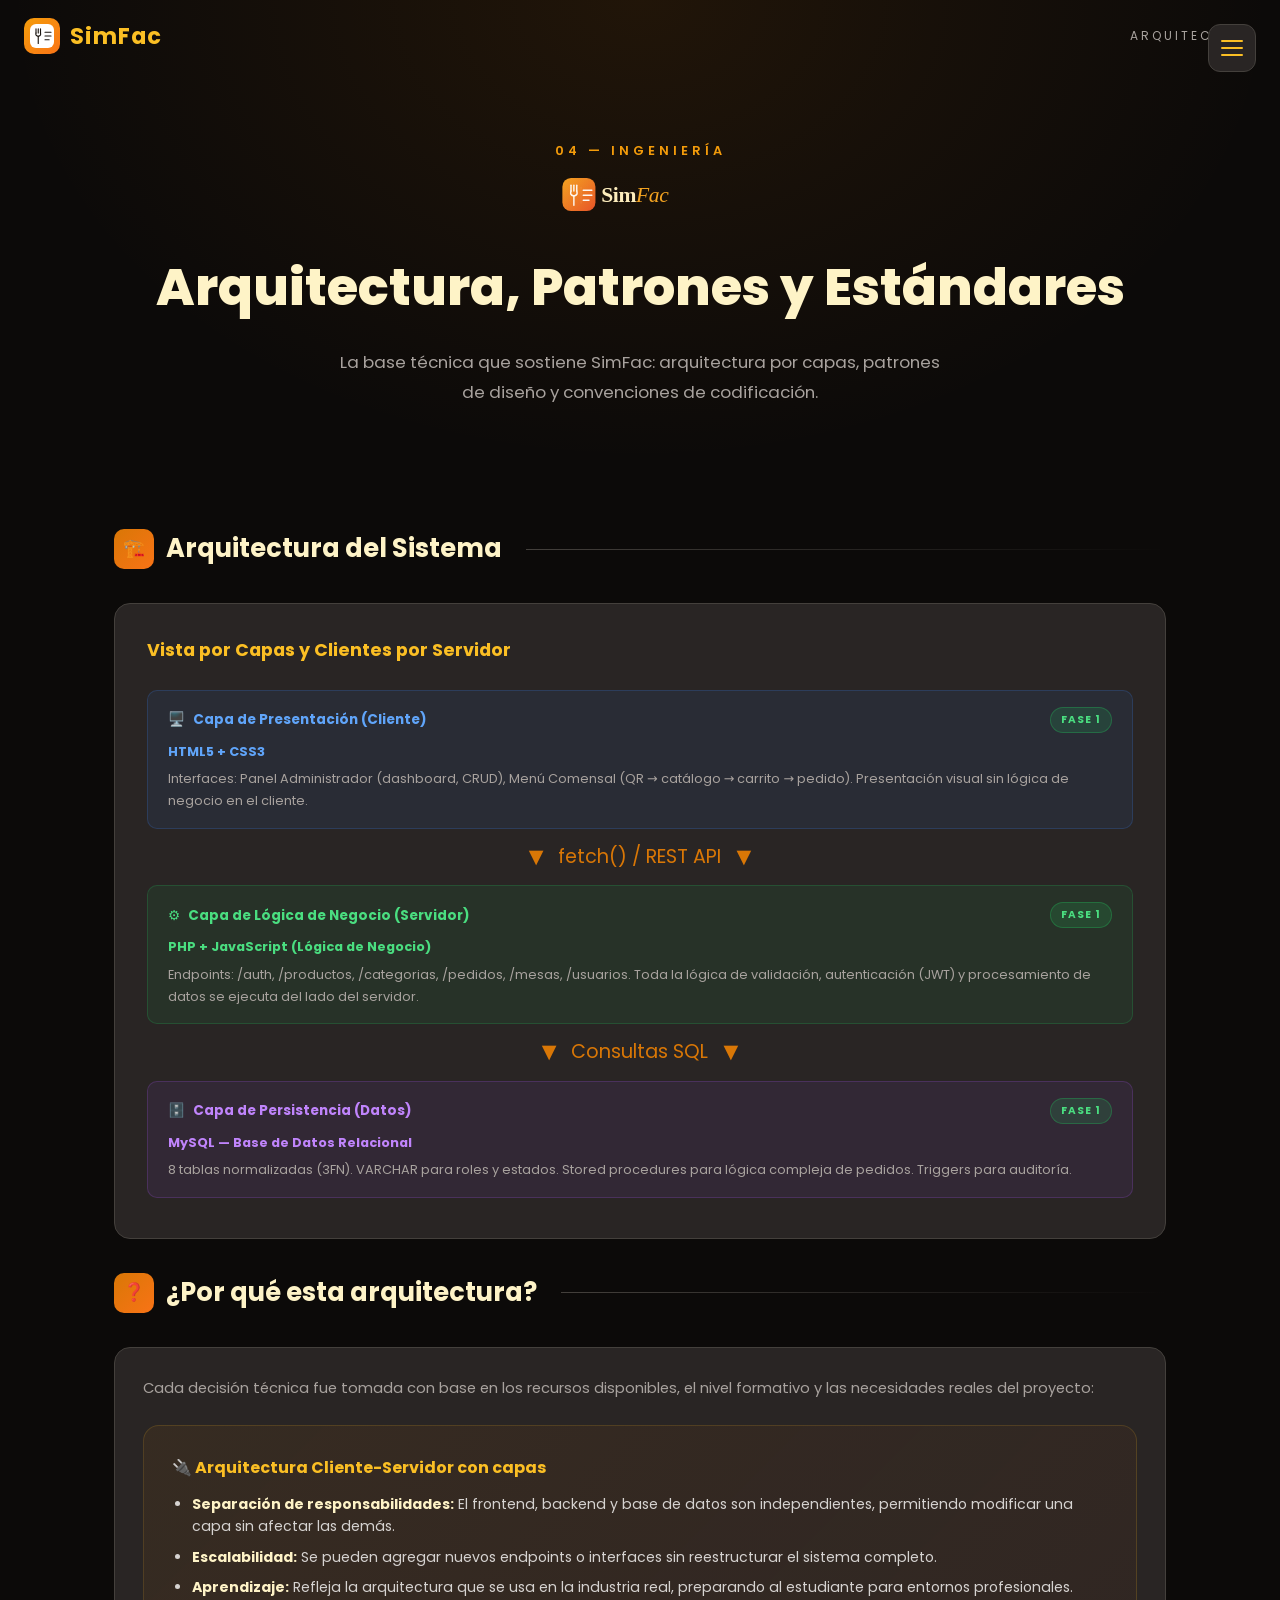
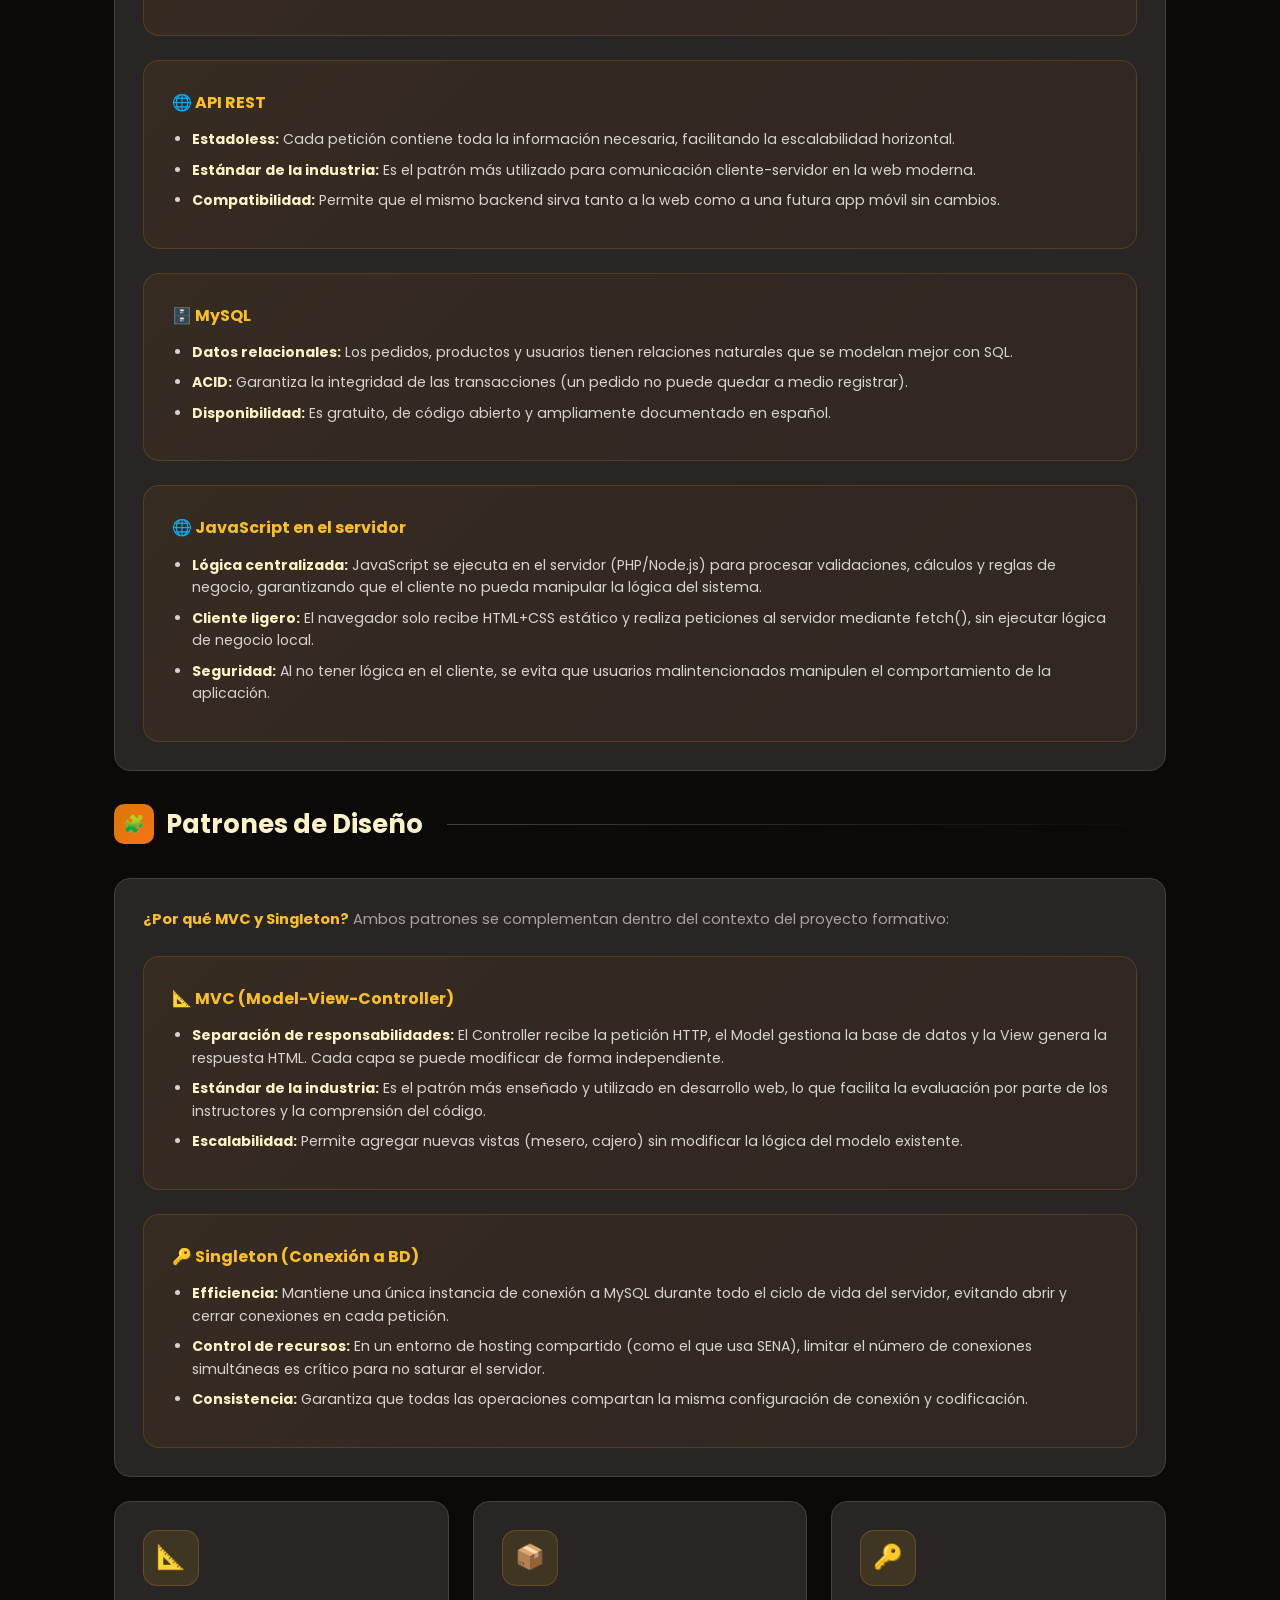
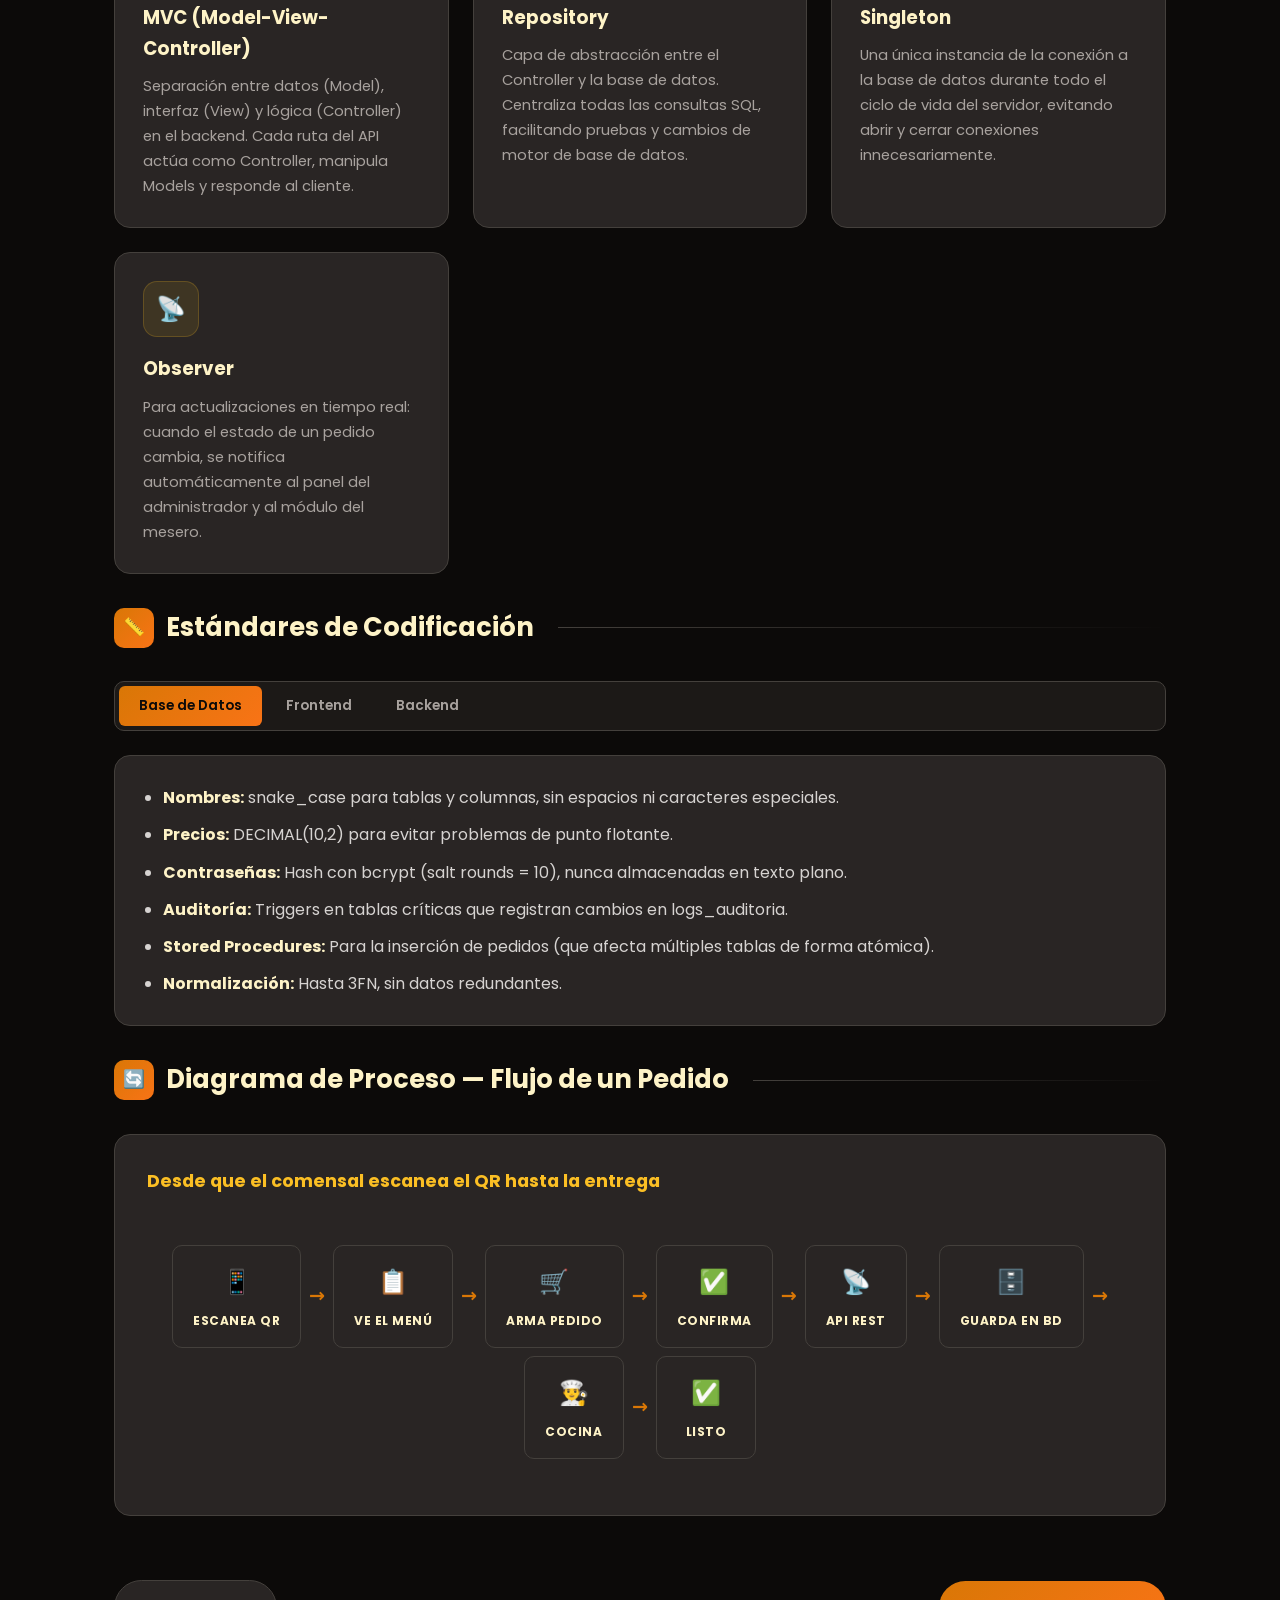
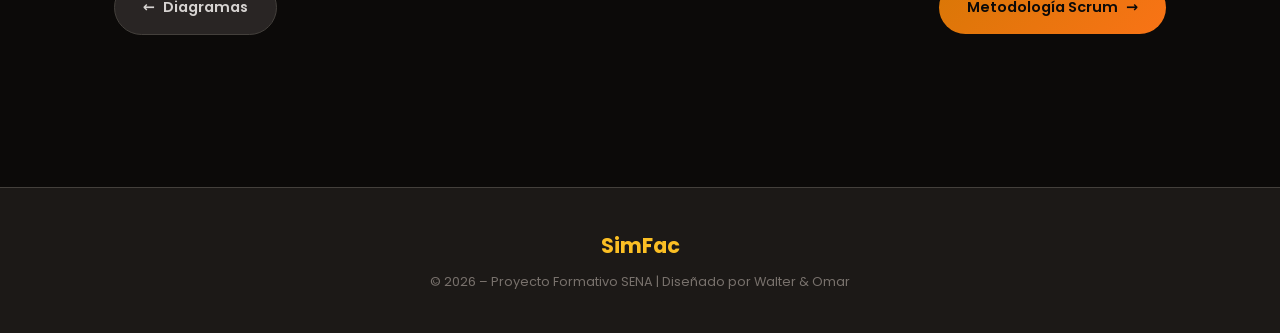
==== commit 10fd8774: "Update footer year from 2025 to 2026" ====
--- a/arquitectura.html
+++ b/arquitectura.html
@@ -310,9 +310,9 @@
   <!-- FOOTER -->
   <footer class="footer">
     <div class="footer-brand">SimFac</div>
-    <p>© 2025 – Proyecto Formativo SENA | Diseñado por Walter & Omar</p>
+    <p>© 2026 – Proyecto Formativo SENA | Diseñado por Walter & Omar</p>
   </footer>
 
   <script src="Js/script.js"></script>
 </body>
-</html>+</html>
